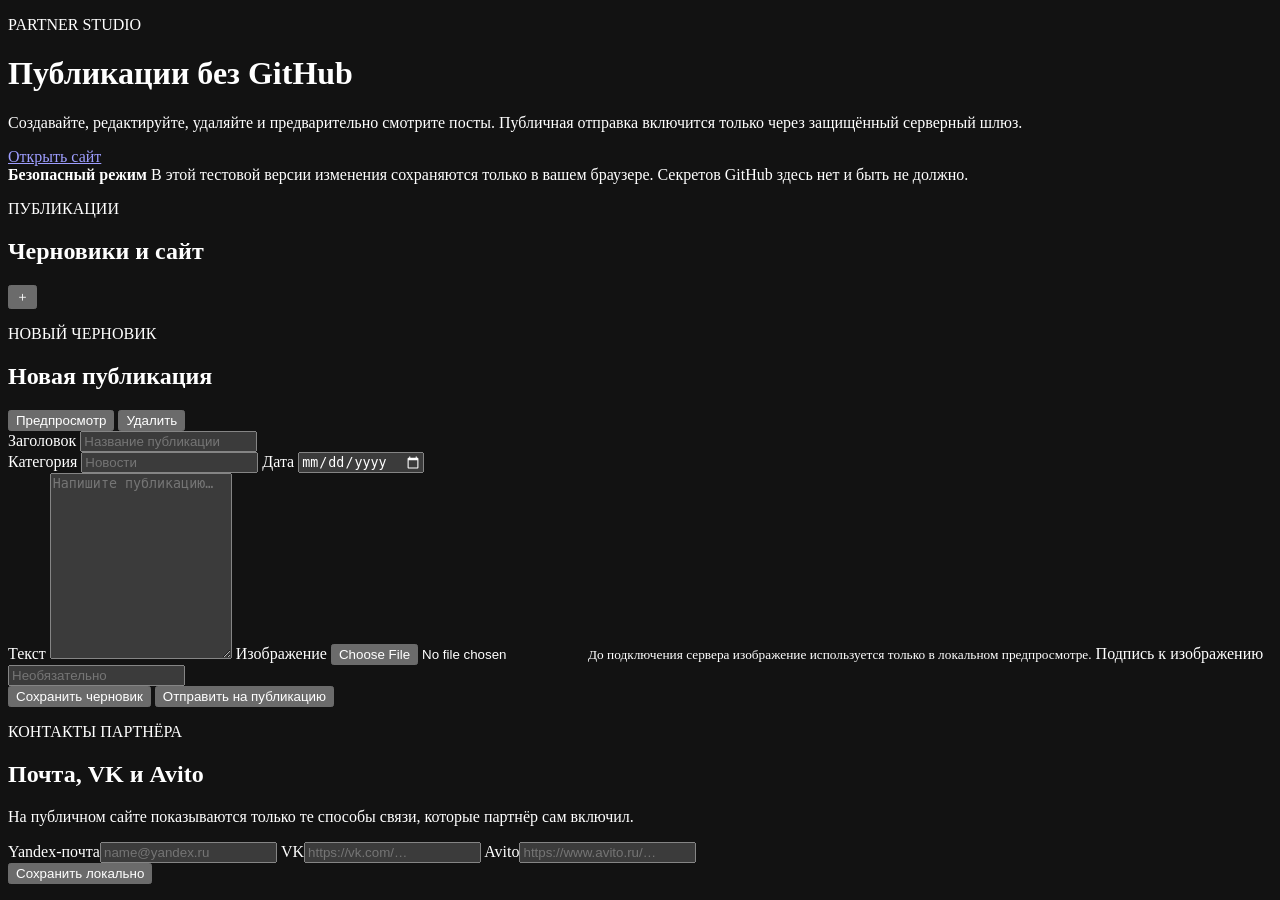
==== studio/index.html @ 7269c6d9 "Add Partner Studio interface" ====
<!doctype html>
<html lang="ru">
<head>
  <meta charset="utf-8" />
  <meta name="viewport" content="width=device-width,initial-scale=1,viewport-fit=cover" />
  <meta name="robots" content="noindex,nofollow,noarchive" />
  <meta name="color-scheme" content="dark" />
  <title>Partner Studio</title>
  <link rel="stylesheet" href="./studio.css" />
</head>
<body>
  <main class="studio-shell">
    <header class="studio-head glass">
      <div>
        <p class="eyebrow">PARTNER STUDIO</p>
        <h1>Публикации без GitHub</h1>
        <p class="lead">Создавайте, редактируйте, удаляйте и предварительно смотрите посты. Публичная отправка включится только через защищённый серверный шлюз.</p>
      </div>
      <a class="button secondary" href="../">Открыть сайт</a>
    </header>

    <section id="security-note" class="notice glass">
      <strong>Безопасный режим</strong>
      <span>В этой тестовой версии изменения сохраняются только в вашем браузере. Секретов GitHub здесь нет и быть не должно.</span>
    </section>

    <div class="studio-grid">
      <aside class="sidebar glass">
        <div class="sidebar-head">
          <div>
            <p class="eyebrow">ПУБЛИКАЦИИ</p>
            <h2>Черновики и сайт</h2>
          </div>
          <button id="new-post" class="icon-button" type="button" aria-label="Новый пост">＋</button>
        </div>
        <div id="post-list" class="post-list"></div>
      </aside>

      <section class="editor glass">
        <div class="editor-top">
          <div>
            <p id="editor-state" class="eyebrow">НОВЫЙ ЧЕРНОВИК</p>
            <h2 id="editor-title">Новая публикация</h2>
          </div>
          <div class="editor-actions">
            <button id="preview-post" class="button secondary" type="button">Предпросмотр</button>
            <button id="delete-post" class="button danger" type="button">Удалить</button>
          </div>
        </div>

        <form id="post-form" autocomplete="off">
          <label>
            <span>Заголовок</span>
            <input id="title" name="title" maxlength="140" required placeholder="Название публикации" />
          </label>

          <div class="two">
            <label>
              <span>Категория</span>
              <input id="category" name="category" maxlength="60" placeholder="Новости" />
            </label>
            <label>
              <span>Дата</span>
              <input id="publishedAt" name="publishedAt" type="date" required />
            </label>
          </div>

          <label>
            <span>Текст</span>
            <textarea id="text" name="text" rows="12" maxlength="12000" required placeholder="Напишите публикацию…"></textarea>
          </label>

          <label class="media-field">
            <span>Изображение</span>
            <input id="image" name="image" type="file" accept="image/jpeg,image/png,image/webp,image/avif,image/svg+xml" />
            <small>До подключения сервера изображение используется только в локальном предпросмотре.</small>
          </label>

          <label>
            <span>Подпись к изображению</span>
            <input id="caption" name="caption" maxlength="240" placeholder="Необязательно" />
          </label>

          <div class="save-row">
            <button class="button primary" type="submit">Сохранить черновик</button>
            <button id="publish-post" class="button" type="button">Отправить на публикацию</button>
          </div>
          <p id="form-status" class="status" role="status"></p>
        </form>
      </section>
    </div>

    <section class="contacts glass">
      <div>
        <p class="eyebrow">КОНТАКТЫ ПАРТНЁРА</p>
        <h2>Почта, VK и Avito</h2>
        <p>На публичном сайте показываются только те способы связи, которые партнёр сам включил.</p>
      </div>
      <div class="contact-grid">
        <label><span>Yandex-почта</span><input id="contact-email" type="email" placeholder="name@yandex.ru" /></label>
        <label><span>VK</span><input id="contact-vk" type="url" placeholder="https://vk.com/…" /></label>
        <label><span>Avito</span><input id="contact-avito" type="url" placeholder="https://www.avito.ru/…" /></label>
      </div>
      <button id="save-contacts" class="button secondary" type="button">Сохранить локально</button>
    </section>
  </main>

  <dialog id="preview">
    <article class="preview-card">
      <button class="preview-close" type="button" aria-label="Закрыть">×</button>
      <figure id="preview-media" hidden><img alt="" /><figcaption></figcaption></figure>
      <p id="preview-meta" class="eyebrow"></p>
      <h2 id="preview-title"></h2>
      <p id="preview-text"></p>
    </article>
  </dialog>

  <script type="module" src="./studio.js"></script>
</body>
</html>
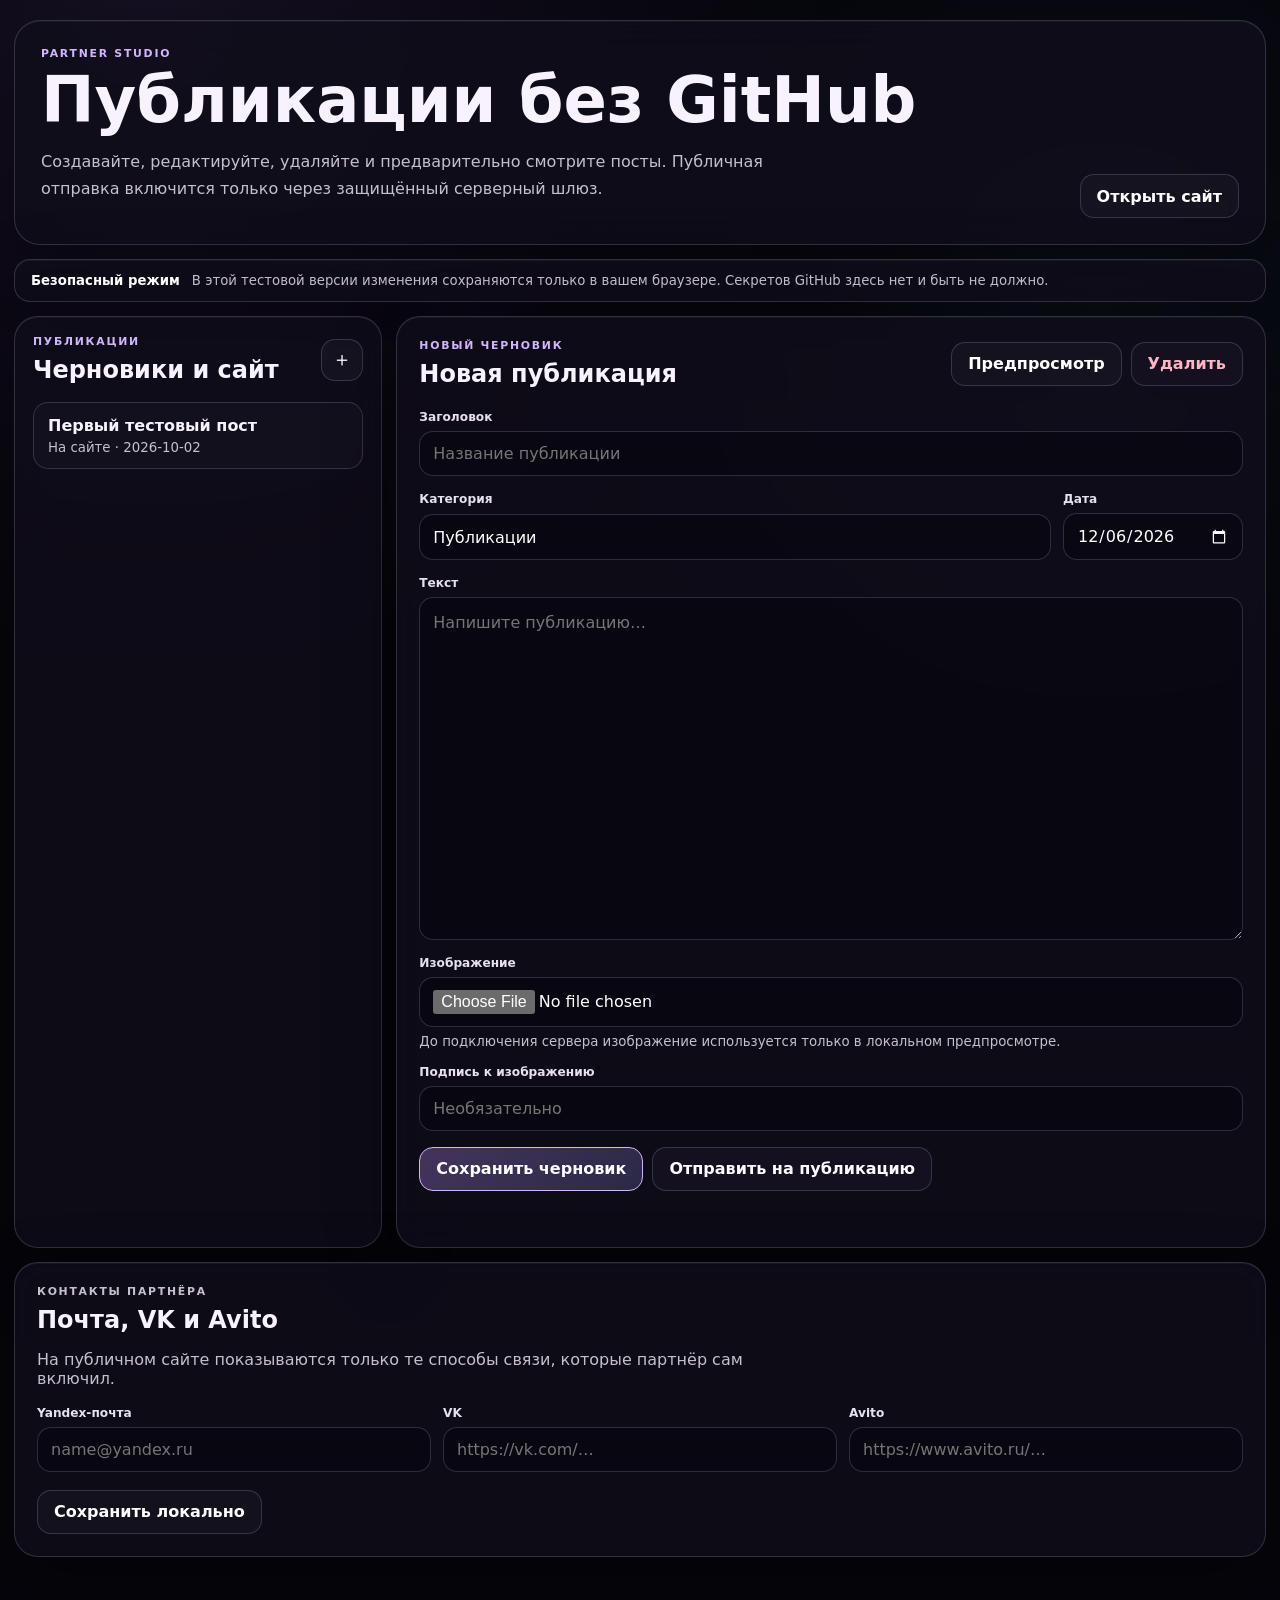
==== commit 7d8b74ac: "Add secure Partner Studio login screen" ====
--- a/studio/index.html
+++ b/studio/index.html
@@ -19,9 +19,29 @@
       <a class="button secondary" href="../">Открыть сайт</a>
     </header>
 
+    <section id="studio-login" class="login-card glass" hidden>
+      <div>
+        <p class="eyebrow">ВХОД ПАРТНЁРА</p>
+        <h2>Откройте Partner Studio</h2>
+        <p>Ключ доступа используется только для короткой серверной сессии и не сохраняется в публичном репозитории.</p>
+      </div>
+      <form id="login-form" autocomplete="off">
+        <label>
+          <span>Partner ID</span>
+          <input id="login-partner-id" name="partnerId" autocomplete="username" required />
+        </label>
+        <label>
+          <span>Ключ доступа</span>
+          <input id="login-access-key" name="accessKey" type="password" autocomplete="current-password" required />
+        </label>
+        <button class="button primary" type="submit">Войти</button>
+        <p id="login-status" class="status" role="status"></p>
+      </form>
+    </section>
+
     <section id="security-note" class="notice glass">
-      <strong>Безопасный режим</strong>
-      <span>В этой тестовой версии изменения сохраняются только в вашем браузере. Секретов GitHub здесь нет и быть не должно.</span>
+      <strong id="security-title">Безопасный режим</strong>
+      <span id="security-text">В этой тестовой версии изменения сохраняются только в вашем браузере. Секретов GitHub здесь нет и быть не должно.</span>
     </section>
 
     <div class="studio-grid">
--- a/studio/studio.css
+++ b/studio/studio.css
@@ -0,0 +1,34 @@
+:root{
+  --bg:#05050b;--surface:17,14,27;--text:#f7f2fb;--muted:#c7bfcc;
+  --accent:#d2b5ff;--line:#dfcfff2e;--danger:#ffb5c3;--max:1260px;
+  font-family:Inter,system-ui,-apple-system,"Segoe UI",sans-serif;color-scheme:dark
+}
+*{box-sizing:border-box}body{margin:0;min-height:100vh;background:
+radial-gradient(circle at 12% 0%,#754ca326,transparent 34%),
+radial-gradient(circle at 86% 18%,#42688918,transparent 30%),var(--bg);color:var(--text)}
+button,input,textarea{font:inherit}.studio-shell{width:min(var(--max),calc(100% - 28px));margin:20px auto 70px}
+.glass{border:1px solid var(--line);background:rgba(var(--surface),.74);backdrop-filter:blur(16px);-webkit-backdrop-filter:blur(16px);box-shadow:0 24px 70px #0005,inset 0 1px 0 #ffffff0b}
+.studio-head{display:flex;justify-content:space-between;gap:22px;align-items:flex-end;padding:26px;border-radius:26px}
+.eyebrow{margin:0 0 8px;color:var(--accent);font-size:.68rem;font-weight:700;letter-spacing:.16em}
+h1,h2{margin:0}h1{font-size:clamp(2rem,5vw,4rem);line-height:1.02}.lead{max-width:780px;color:var(--muted);line-height:1.65}
+.notice{display:grid;grid-template-columns:auto 1fr;gap:12px;margin:14px 0;padding:13px 16px;border-radius:16px;color:var(--muted);font-size:.83rem}.notice strong{color:#fff}
+.studio-grid{display:grid;grid-template-columns:minmax(260px,.72fr) minmax(0,1.7fr);gap:14px}
+.sidebar,.editor,.contacts{border-radius:24px}.sidebar{padding:18px;min-height:640px}.sidebar-head,.editor-top{display:flex;justify-content:space-between;gap:14px;align-items:center}
+.post-list{display:grid;gap:9px;margin-top:18px}.post-item{width:100%;text-align:left;padding:13px 14px;border:1px solid var(--line);border-radius:15px;background:#ffffff05;color:var(--text)}
+.post-item small{display:block;margin-top:5px;color:var(--muted)}.post-item[data-active="true"]{border-color:var(--accent);background:#c4a3ff10}
+.icon-button{width:42px;height:42px;border-radius:14px;border:1px solid var(--line);background:#ffffff08;color:#fff;font-size:1.25rem}
+.editor{padding:22px}.editor-actions,.save-row{display:flex;gap:9px;flex-wrap:wrap}form{display:grid;gap:16px;margin-top:22px}
+label{display:grid;gap:7px}label>span{font-size:.76rem;font-weight:650;color:#e8e0ee}
+input,textarea{width:100%;border:1px solid var(--line);border-radius:14px;background:#080711b8;color:#fff;padding:12px 13px;outline:none}
+textarea{resize:vertical;min-height:230px;line-height:1.65}input:focus,textarea:focus{border-color:var(--accent);box-shadow:0 0 0 3px #b794ff13}
+.two{display:grid;grid-template-columns:1fr 180px;gap:12px}.media-field small{color:var(--muted)}
+.button{display:inline-flex;align-items:center;justify-content:center;min-height:44px;padding:10px 16px;border:1px solid var(--line);border-radius:14px;background:#151020;color:#fff;text-decoration:none;font-weight:650}
+.button.primary{border-color:var(--accent);background:linear-gradient(135deg,#a982dc4a,#6d7eb933),#1b1429}.button.secondary{background:#ffffff07}.button.danger{color:var(--danger)}
+.status{min-height:1.4em;margin:0;color:var(--muted);font-size:.8rem}.contacts{margin-top:14px;padding:22px}.contacts p{color:var(--muted);max-width:780px}
+.contact-grid{display:grid;grid-template-columns:repeat(3,1fr);gap:12px;margin:18px 0}
+dialog{width:min(760px,calc(100% - 28px));border:0;padding:0;background:transparent;color:inherit}dialog::backdrop{background:#000a;backdrop-filter:blur(6px)}
+.preview-card{position:relative;padding:24px;border:1px solid var(--line);border-radius:24px;background:#0b0912;box-shadow:0 30px 90px #000b}
+.preview-close{position:absolute;right:12px;top:12px;width:40px;height:40px;border:0;border-radius:12px;background:#ffffff0b;color:#fff;font-size:1.4rem}
+.preview-card h2{font-size:clamp(1.8rem,5vw,3rem)}.preview-card>p:last-child{white-space:pre-line;color:var(--muted);line-height:1.72}
+#preview-media{margin:0 0 18px;overflow:hidden;border-radius:18px}#preview-media img{display:block;width:100%;aspect-ratio:16/9;object-fit:cover}#preview-media figcaption{padding:8px 3px;color:var(--muted);font-size:.75rem}
+@media(max-width:820px){.studio-head{align-items:flex-start;flex-direction:column}.studio-grid{grid-template-columns:1fr}.sidebar{min-height:0}.contact-grid{grid-template-columns:1fr}.two{grid-template-columns:1fr}.editor-top{align-items:flex-start;flex-direction:column}}
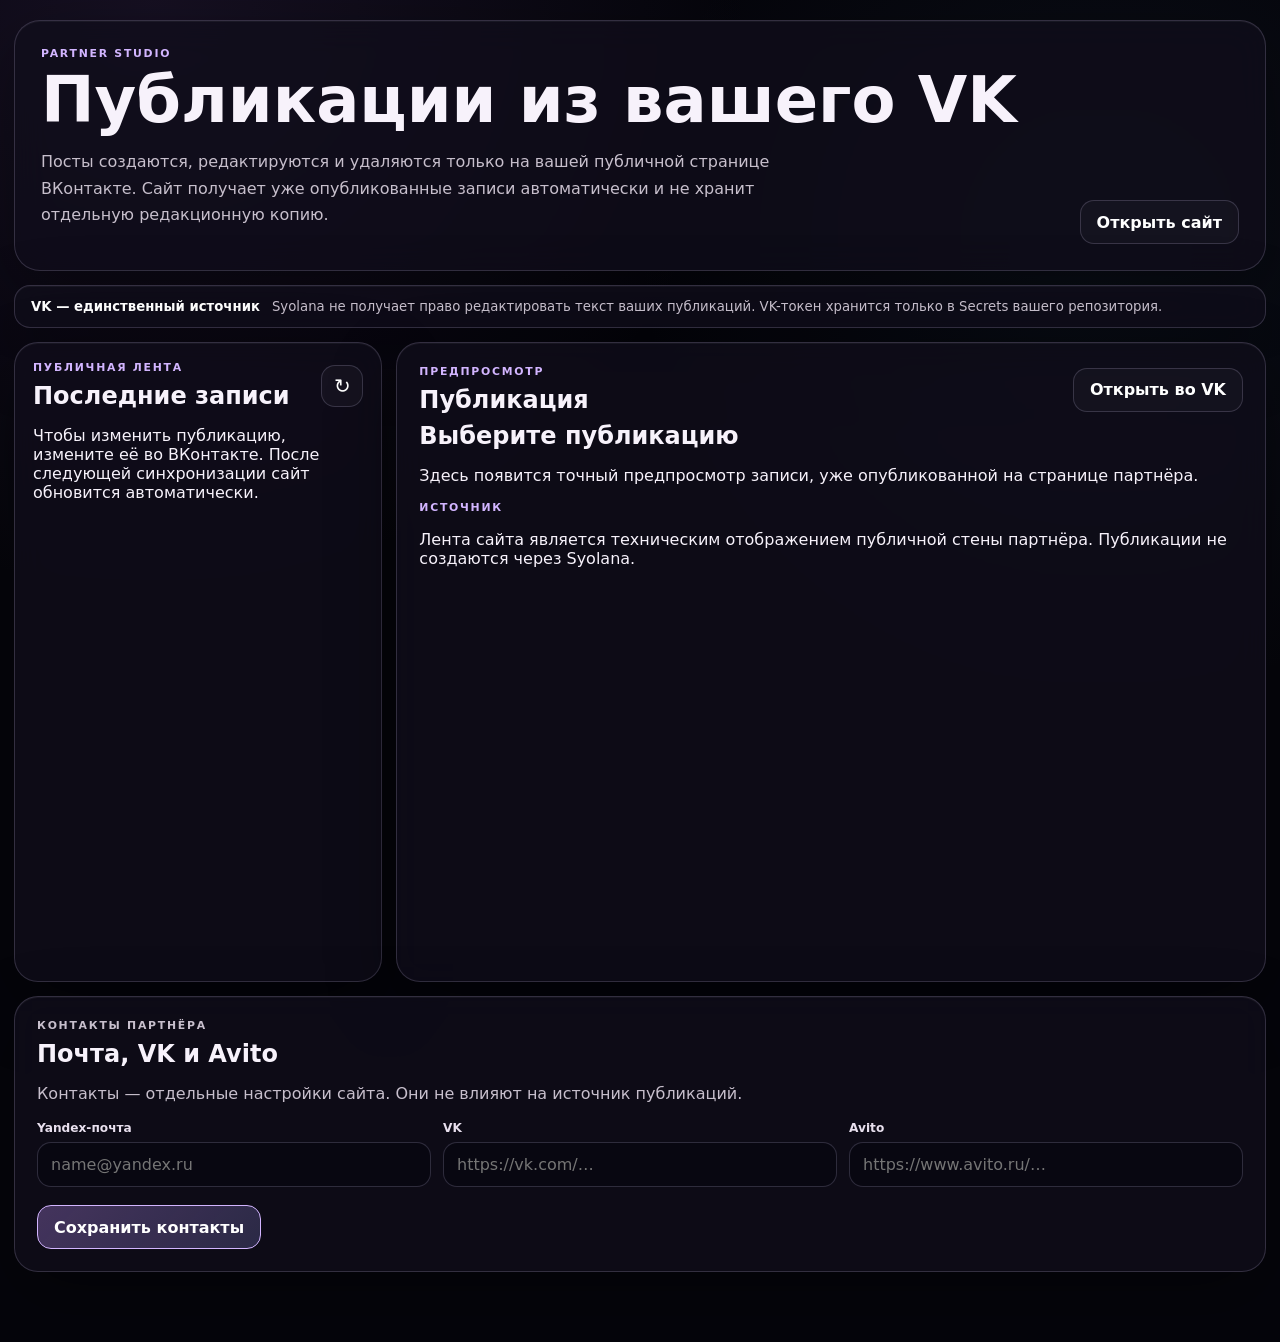
==== commit 6c18e70b: "Make Partner Studio VK-only for publishing" ====
--- a/studio/index.html
+++ b/studio/index.html
@@ -13,17 +13,22 @@
     <header class="studio-head glass">
       <div>
         <p class="eyebrow">PARTNER STUDIO</p>
-        <h1>Публикации без GitHub</h1>
-        <p class="lead">Создавайте, редактируйте, удаляйте и предварительно смотрите посты. Публичная отправка включится только через защищённый серверный шлюз.</p>
+        <h1>Публикации из вашего VK</h1>
+        <p class="lead">Посты создаются, редактируются и удаляются только на вашей публичной странице ВКонтакте. Сайт получает уже опубликованные записи автоматически и не хранит отдельную редакционную копию.</p>
       </div>
       <a class="button secondary" href="../">Открыть сайт</a>
     </header>
 
+    <section id="security-note" class="notice glass">
+      <strong id="security-title">VK — единственный источник</strong>
+      <span id="security-text">Syolana не получает право редактировать текст ваших публикаций. VK-токен хранится только в Secrets вашего репозитория.</span>
+    </section>
+
     <section id="studio-login" class="login-card glass" hidden>
       <div>
-        <p class="eyebrow">ВХОД ПАРТНЁРА</p>
-        <h2>Откройте Partner Studio</h2>
-        <p>Ключ доступа используется только для короткой серверной сессии и не сохраняется в публичном репозитории.</p>
+        <p class="eyebrow">НАСТРОЙКИ ПАРТНЁРА</p>
+        <h2>Вход в Studio</h2>
+        <p>Вход нужен только для защищённых настроек сайта. Для самих публикаций он не используется.</p>
       </div>
       <form id="login-form" autocomplete="off">
         <label>
@@ -39,74 +44,42 @@
       </form>
     </section>
 
-    <section id="security-note" class="notice glass">
-      <strong id="security-title">Безопасный режим</strong>
-      <span id="security-text">В этой тестовой версии изменения сохраняются только в вашем браузере. Секретов GitHub здесь нет и быть не должно.</span>
-    </section>
-
     <div class="studio-grid">
       <aside class="sidebar glass">
         <div class="sidebar-head">
           <div>
-            <p class="eyebrow">ПУБЛИКАЦИИ</p>
-            <h2>Черновики и сайт</h2>
+            <p class="eyebrow">ПУБЛИЧНАЯ ЛЕНТА</p>
+            <h2>Последние записи</h2>
           </div>
-          <button id="new-post" class="icon-button" type="button" aria-label="Новый пост">＋</button>
+          <button id="refresh-feed" class="icon-button" type="button" aria-label="Обновить предпросмотр">↻</button>
         </div>
+        <p class="studio-copy">Чтобы изменить публикацию, измените её во ВКонтакте. После следующей синхронизации сайт обновится автоматически.</p>
         <div id="post-list" class="post-list"></div>
       </aside>
 
       <section class="editor glass">
         <div class="editor-top">
           <div>
-            <p id="editor-state" class="eyebrow">НОВЫЙ ЧЕРНОВИК</p>
-            <h2 id="editor-title">Новая публикация</h2>
+            <p class="eyebrow">ПРЕДПРОСМОТР</p>
+            <h2 id="preview-heading">Публикация</h2>
           </div>
-          <div class="editor-actions">
-            <button id="preview-post" class="button secondary" type="button">Предпросмотр</button>
-            <button id="delete-post" class="button danger" type="button">Удалить</button>
-          </div>
+          <a id="open-vk-post" class="button secondary" href="#" target="_blank" rel="noopener noreferrer" hidden>Открыть во VK</a>
         </div>
 
-        <form id="post-form" autocomplete="off">
-          <label>
-            <span>Заголовок</span>
-            <input id="title" name="title" maxlength="140" required placeholder="Название публикации" />
-          </label>
+        <article id="post-preview" class="readonly-post">
+          <p id="preview-meta" class="eyebrow"></p>
+          <figure id="preview-media" hidden>
+            <img alt="" />
+          </figure>
+          <h2 id="preview-title">Выберите публикацию</h2>
+          <p id="preview-text">Здесь появится точный предпросмотр записи, уже опубликованной на странице партнёра.</p>
+        </article>
 
-          <div class="two">
-            <label>
-              <span>Категория</span>
-              <input id="category" name="category" maxlength="60" placeholder="Новости" />
-            </label>
-            <label>
-              <span>Дата</span>
-              <input id="publishedAt" name="publishedAt" type="date" required />
-            </label>
-          </div>
-
-          <label>
-            <span>Текст</span>
-            <textarea id="text" name="text" rows="12" maxlength="12000" required placeholder="Напишите публикацию…"></textarea>
-          </label>
-
-          <label class="media-field">
-            <span>Изображение</span>
-            <input id="image" name="image" type="file" accept="image/jpeg,image/png,image/webp,image/avif,image/svg+xml" />
-            <small>До подключения сервера изображение используется только в локальном предпросмотре.</small>
-          </label>
-
-          <label>
-            <span>Подпись к изображению</span>
-            <input id="caption" name="caption" maxlength="240" placeholder="Необязательно" />
-          </label>
-
-          <div class="save-row">
-            <button class="button primary" type="submit">Сохранить черновик</button>
-            <button id="publish-post" class="button" type="button">Отправить на публикацию</button>
-          </div>
-          <p id="form-status" class="status" role="status"></p>
-        </form>
+        <div class="source-card">
+          <p class="eyebrow">ИСТОЧНИК</p>
+          <p>Лента сайта является техническим отображением публичной стены партнёра. Публикации не создаются через Syolana.</p>
+          <p id="feed-status" class="status" role="status"></p>
+        </div>
       </section>
     </div>
 
@@ -114,26 +87,19 @@
       <div>
         <p class="eyebrow">КОНТАКТЫ ПАРТНЁРА</p>
         <h2>Почта, VK и Avito</h2>
-        <p>На публичном сайте показываются только те способы связи, которые партнёр сам включил.</p>
+        <p>Контакты — отдельные настройки сайта. Они не влияют на источник публикаций.</p>
       </div>
       <div class="contact-grid">
         <label><span>Yandex-почта</span><input id="contact-email" type="email" placeholder="name@yandex.ru" /></label>
         <label><span>VK</span><input id="contact-vk" type="url" placeholder="https://vk.com/…" /></label>
         <label><span>Avito</span><input id="contact-avito" type="url" placeholder="https://www.avito.ru/…" /></label>
       </div>
-      <button id="save-contacts" class="button secondary" type="button">Сохранить локально</button>
+      <div class="save-row">
+        <button id="save-contacts" class="button primary" type="button">Сохранить контакты</button>
+        <span id="contact-status" class="status" role="status"></span>
+      </div>
     </section>
   </main>
-
-  <dialog id="preview">
-    <article class="preview-card">
-      <button class="preview-close" type="button" aria-label="Закрыть">×</button>
-      <figure id="preview-media" hidden><img alt="" /><figcaption></figcaption></figure>
-      <p id="preview-meta" class="eyebrow"></p>
-      <h2 id="preview-title"></h2>
-      <p id="preview-text"></p>
-    </article>
-  </dialog>
 
   <script type="module" src="./studio.js"></script>
 </body>
--- a/studio/studio.css
+++ b/studio/studio.css
@@ -32,3 +32,21 @@
 .preview-card h2{font-size:clamp(1.8rem,5vw,3rem)}.preview-card>p:last-child{white-space:pre-line;color:var(--muted);line-height:1.72}
 #preview-media{margin:0 0 18px;overflow:hidden;border-radius:18px}#preview-media img{display:block;width:100%;aspect-ratio:16/9;object-fit:cover}#preview-media figcaption{padding:8px 3px;color:var(--muted);font-size:.75rem}
 @media(max-width:820px){.studio-head{align-items:flex-start;flex-direction:column}.studio-grid{grid-template-columns:1fr}.sidebar{min-height:0}.contact-grid{grid-template-columns:1fr}.two{grid-template-columns:1fr}.editor-top{align-items:flex-start;flex-direction:column}}
+
+
+.login-card{
+  display:grid;
+  grid-template-columns:minmax(0,1fr) minmax(280px,420px);
+  gap:24px;
+  align-items:end;
+  margin:14px 0;
+  padding:22px;
+  border-radius:22px
+}
+.login-card[hidden]{display:none}
+.login-card p{color:var(--muted);line-height:1.65}
+.login-card form{margin:0}
+.login-card .button{width:100%}
+@media(max-width:820px){
+  .login-card{grid-template-columns:1fr;align-items:start}
+}
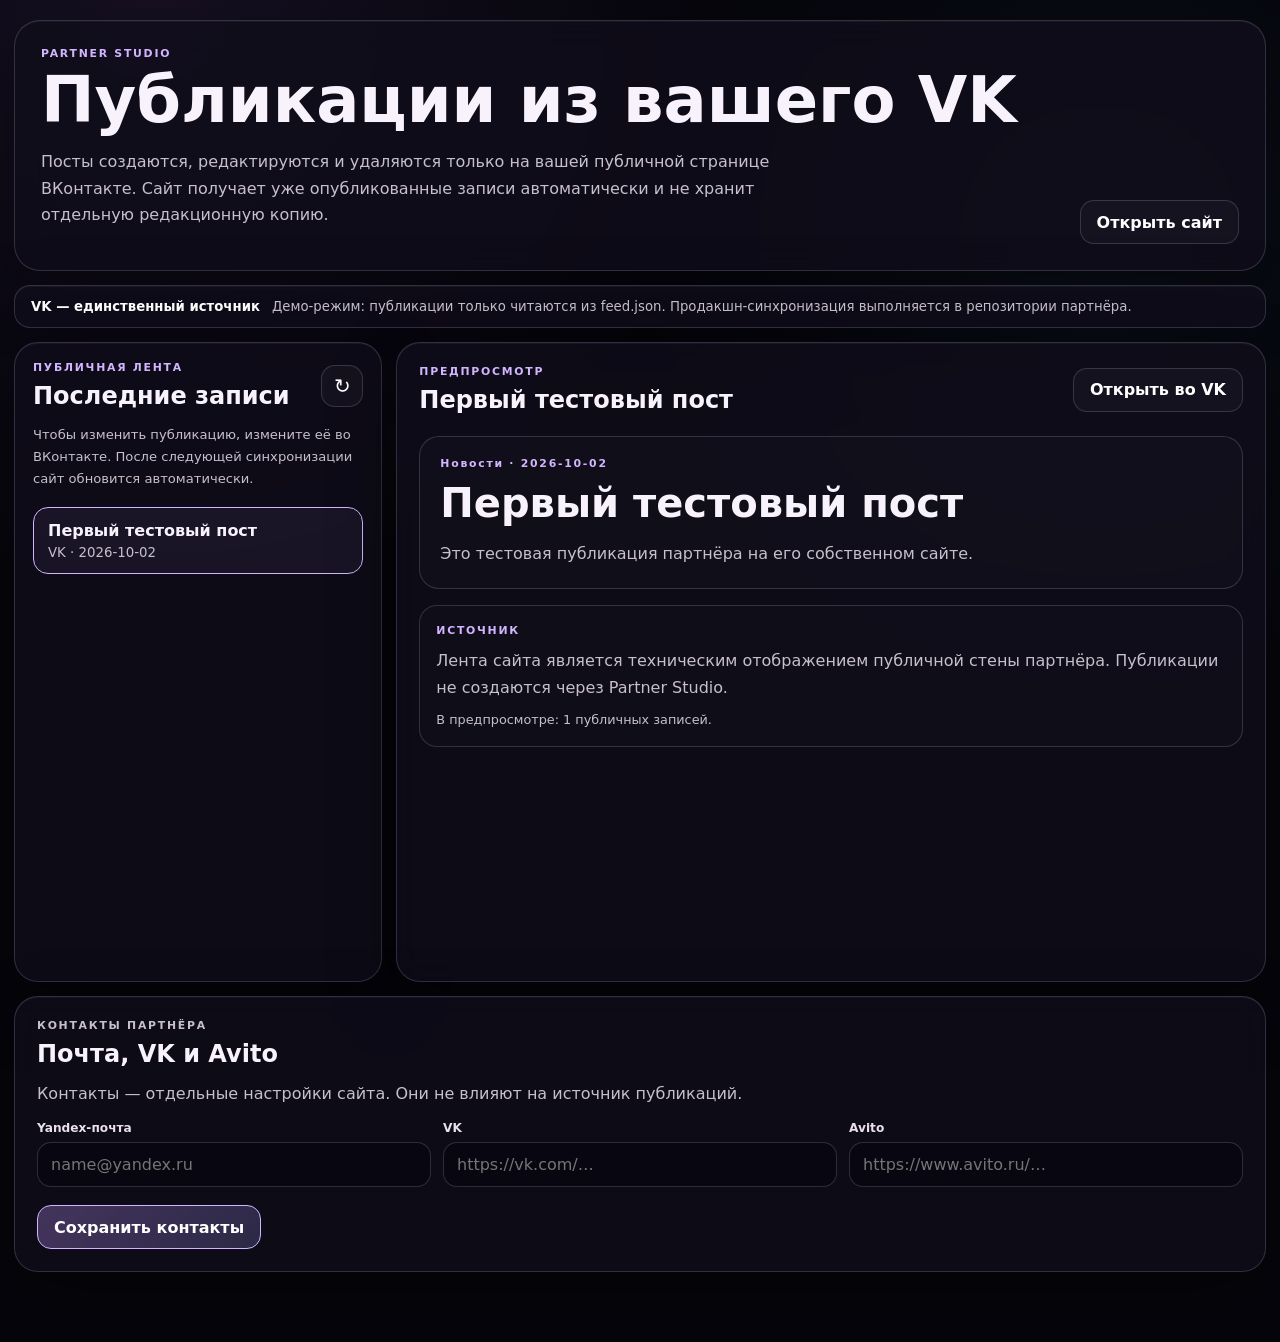
==== commit 5779f495: "Keep Partner Studio brand-neutral" ====
--- a/studio/index.html
+++ b/studio/index.html
@@ -21,7 +21,7 @@
 
     <section id="security-note" class="notice glass">
       <strong id="security-title">VK — единственный источник</strong>
-      <span id="security-text">Syolana не получает право редактировать текст ваших публикаций. VK-токен хранится только в Secrets вашего репозитория.</span>
+      <span id="security-text">Платформа не получает право редактировать текст ваших публикаций. VK-токен хранится только в Secrets вашего репозитория.</span>
     </section>
 
     <section id="studio-login" class="login-card glass" hidden>
@@ -77,7 +77,7 @@
 
         <div class="source-card">
           <p class="eyebrow">ИСТОЧНИК</p>
-          <p>Лента сайта является техническим отображением публичной стены партнёра. Публикации не создаются через Syolana.</p>
+          <p>Лента сайта является техническим отображением публичной стены партнёра. Публикации не создаются через Partner Studio.</p>
           <p id="feed-status" class="status" role="status"></p>
         </div>
       </section>
--- a/studio/studio.css
+++ b/studio/studio.css
@@ -50,3 +50,52 @@
 @media(max-width:820px){
   .login-card{grid-template-columns:1fr;align-items:start}
 }
+
+
+/* VK-only Partner Studio */
+.studio-copy{
+  margin:14px 0 0;
+  color:var(--muted);
+  font-size:.82rem;
+  line-height:1.65;
+}
+.readonly-post{
+  margin-top:22px;
+  padding:20px;
+  border:1px solid var(--line);
+  border-radius:20px;
+  background:#ffffff04;
+}
+.readonly-post h2{
+  margin-top:10px;
+  font-size:clamp(1.6rem,4vw,2.5rem);
+  line-height:1.15;
+}
+.readonly-post>p:last-child{
+  margin:14px 0 0;
+  color:var(--muted);
+  line-height:1.75;
+  white-space:pre-line;
+}
+.source-card{
+  margin-top:16px;
+  padding:16px;
+  border:1px solid var(--line);
+  border-radius:18px;
+  background:#ffffff03;
+  color:var(--muted);
+  line-height:1.65;
+}
+.source-card p{margin:0}
+.source-card p+p{margin-top:8px}
+#preview-media{
+  margin:14px 0 0;
+  overflow:hidden;
+  border-radius:16px;
+}
+#preview-media img{
+  display:block;
+  width:100%;
+  aspect-ratio:16/9;
+  object-fit:cover;
+}
